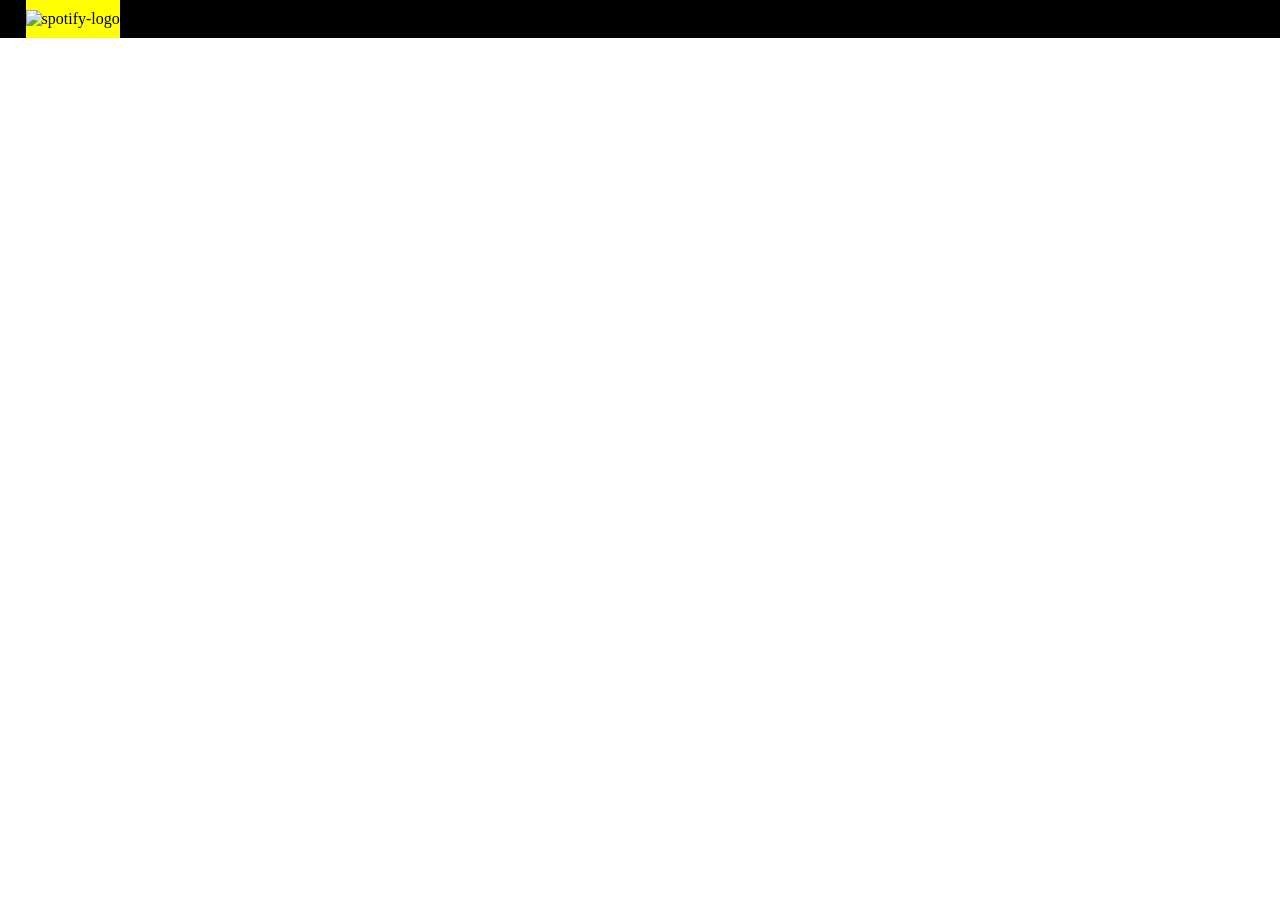
==== index.html @ 7e6e201c "initial commit" ====
<!doctype html>
<html>
	<head>
		<title>		
			Spotify
		</title>		
		<style>
			body
			{
				margin:0;
				padding:0;
			}
			nav
			{
				width:100%;
				background-color:black;
				
				display:flex;
				align-items:center;
			}
			.n_logo
			{
				background-color:yellow;
				padding:10px 0;
				margin-left:2%;
			}
		
		</style>
	</head>
	
	<body>
		<header>			
			<nav>
				<div class="n_logo">
					<img alt="spotify-logo" height="33" width="33" src="https://storage.googleapis.com/pr-newsroom-wp/1/2023/05/Spotify_Primary_Logo_RGB_White.png">				
				</div>				
			</nav>
		</header>
	
	</body>
</html>
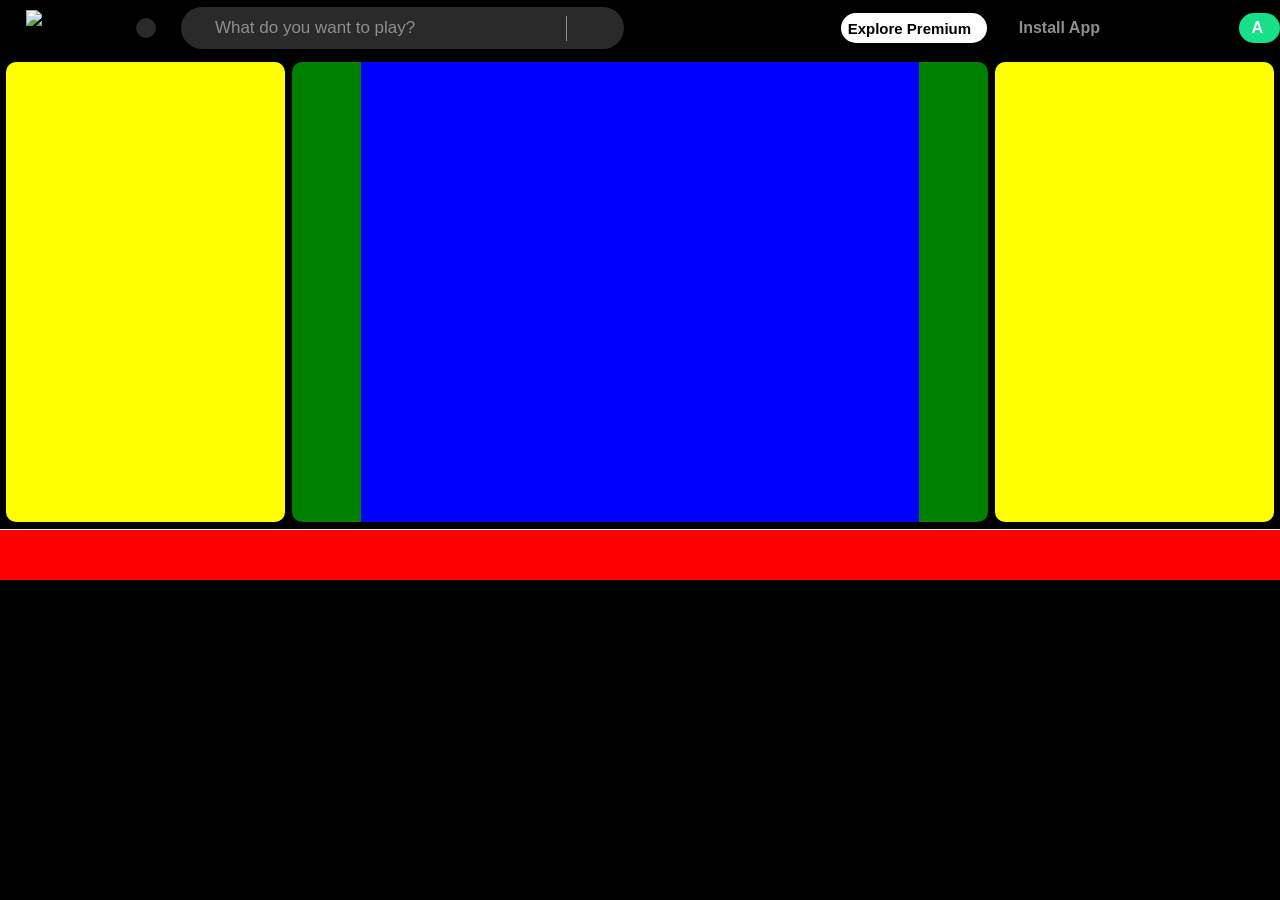
==== commit 45e20ef1: "nav bar added" ====
--- a/index.html
+++ b/index.html
@@ -3,12 +3,15 @@
 	<head>
 		<title>		
 			Spotify
-		</title>		
+		</title>
+		<link rel="stylesheet" href="https://cdnjs.cloudflare.com/ajax/libs/remixicon/4.6.0/remixicon.css" integrity="sha512-kJlvECunwXftkPwyvHbclArO8wszgBGisiLeuDFwNM8ws+wKIw0sv1os3ClWZOcrEB2eRXULYUsm8OVRGJKwGA==" crossorigin="anonymous" referrerpolicy="no-referrer" />		
 		<style>
 			body
 			{
 				margin:0;
 				padding:0;
+				font-family: Arial, sans-serif;
+				background-color:black;
 			}
 			nav
 			{
@@ -20,11 +23,187 @@
 			}
 			.n_logo
 			{
+
+				padding:10px 0;
+				margin-left:2%;
+			}
+			.home_logo
+			{
+				border-radius:100%;
+				background-color:#2A2A2A;
+				padding:10px;
+				margin-left:2%;
+				
+			}
+			.home_logo span
+			{
+				font-size:24px;
+				color:white;				
+			}
+			.input_box
+			{
+				width:40%;
+				background-color:#2A2A2A;
+				display:flex;
+				align-items:center;
+				border-radius:30px;
+				margin-left:2%;
+			}
+			.search
+			{
+				padding:10px;
+				font-size:24px;
+				color:#8e8e8e;
+				display:flex;
+				align-items:center;				
+			}
+			.input
+			{				
+				height:40px;
+				width:80%;
+				padding-left:2%;
+				background-color:#2A2A2A;
+				border:none;
+				font-size:17px;
+				color: #2ed573;				
+			}
+			
+			input::placeholder {
+			  color:#8e8e8e;
+			}
+			.divider
+			{
+				border-left:1px solid #8e8e8e;
+				height:25px;		
+			}
+			
+			.pre
+			{
+				background-color:white;
+				height:10%;
+				width:12%;
+				border-radius:30px;
+				padding-bottom:0.5%;
+				padding-top:0.5%;
+				padding-left:0.5%;
+				padding-right:0.5%;
+				font-size:15px;
+				margin-left:17%;
+				
+			}
+			
+			.pres
+			{
+				color:#8e8e8e;
+				height:10%;
+				width:7.5%;
+				border-radius:12px;
+				padding-bottom:0.5%;
+				padding-top:0.5%;
+				padding-left:0.5%;
+				padding-right:0.5%;
+				font-size:16px;
+				margin-left:2%;
+			}
+		
+			.press
+			{
+				color:#8e8e8e;
+				height:10%;
+				width:2%;
+				border-radius:12px;
+				padding-bottom:0.5%;
+				padding-top:0.5%;
+				padding-left:0.5%;
+				padding-right:0.5%;
+				font-size:16px;
+				margin-left:-4%;
+			}
+			
+			.presss
+			{
+				color:white;
+				height:10%;
+				width:2%;
+				border-radius:20px;
+				padding-bottom:0.5%;
+				padding-top:0.5%;
+				padding-left:1%;
+				padding-right:0.5%;
+				font-size:16px;
+				margin-left:2%;
+				background-color:#18E088;
+			}
+			main{								
+				padding:.5%;
+				display:flex;
+				justify-content:space-between;
+				align-items:center;				
+			}			
+			.left-aside
+			{
+				width:22%;
+				height:460px;
 				background-color:yellow;
-				padding:10px 0;
-				margin-left:2%;
+				border-radius:10px;
+
+				
+			}			
+			.main_section {
+				width: 55%;
+				background-color: green;
+				border-radius: 10px;
+				height: 460px;
+				overflow-x: hidden;
+				overflow-y: scroll;
+
+				display: flex;
+				justify-content: center;
+			}
+
+			.main_section::-webkit-scrollbar {
+				width: 7px;
+			}
+
+			.main_section::-webkit-scrollbar-track {
+				background: transparent;
+				margin-top:5px;
+				margin-bottom:5px;
+			}
+				
+			.main_section::-webkit-scrollbar-thumb {
+				background: #5a5a5a;
+				border-radius: 30px;
+			}
+
+			.main_section::-webkit-scrollbar-thumb:hover {
+				background: #777;
+			}
+			.main_section::-webkit-scrollbar-button{
+				display: none;
 			}
 		
+			.overflow_box
+			{
+				height:1500px;
+				width:80%;
+				background-color:blue;
+			}
+			.right_aside
+			{
+				width:22%;
+				height:460px;
+				background-color:yellow;
+				border-radius:10px;
+
+			}
+			.footer
+			{
+				background-color:red;
+				border-top:1px solid white;
+				width:100%;
+				height:50px;
+			}
 		</style>
 	</head>
 	
@@ -33,9 +212,71 @@
 			<nav>
 				<div class="n_logo">
 					<img alt="spotify-logo" height="33" width="33" src="https://storage.googleapis.com/pr-newsroom-wp/1/2023/05/Spotify_Primary_Logo_RGB_White.png">				
-				</div>				
+				</div>
+				<div class="home_logo">
+					<span>
+						<i class="ri-home-5-fill"></i>
+					</span>
+				</div>
+				<div class="input_box">
+					<div class="search">
+						<i class="ri-search-line"></i>
+					</div>
+					<input  class="input" type="text" placeholder=" What do you want to play? " >
+					<div class="divider">
+					</div>
+					<div class="search">
+						<i class="ri-folder-open-line"></i>
+					</div>
+				</div>
+				<div class ="pre">
+					<b>
+						Explore Premium
+					</b>
+				</div>
+				
+				<div class ="pres">
+					<b>
+						Install App
+					</b>
+				</div>
+				
+				<div class ="pres">
+					<b>
+						<i class="ri-notification-4-line"></i>
+					</b>
+				</div>
+				
+				<div class ="press">
+					<b>
+						<i class="ri-team-fill"></i>
+					</b>
+				</div>
+				
+				<div class ="presss">
+					<b>
+						A
+					</b>
+				</div>
 			</nav>
 		</header>
-	
+		<main>
+			<aside class="left-aside">
+					
+			</aside>			
+			<section class="main_section">
+				<div class="overflow_box">
+				
+				</div>
+			
+			</section>
+			<aside class="right_aside">
+			
+			
+			</aside>
+		</main>	
+		<footer class="footer">
+		
+		</footer>
 	</body>
 </html>
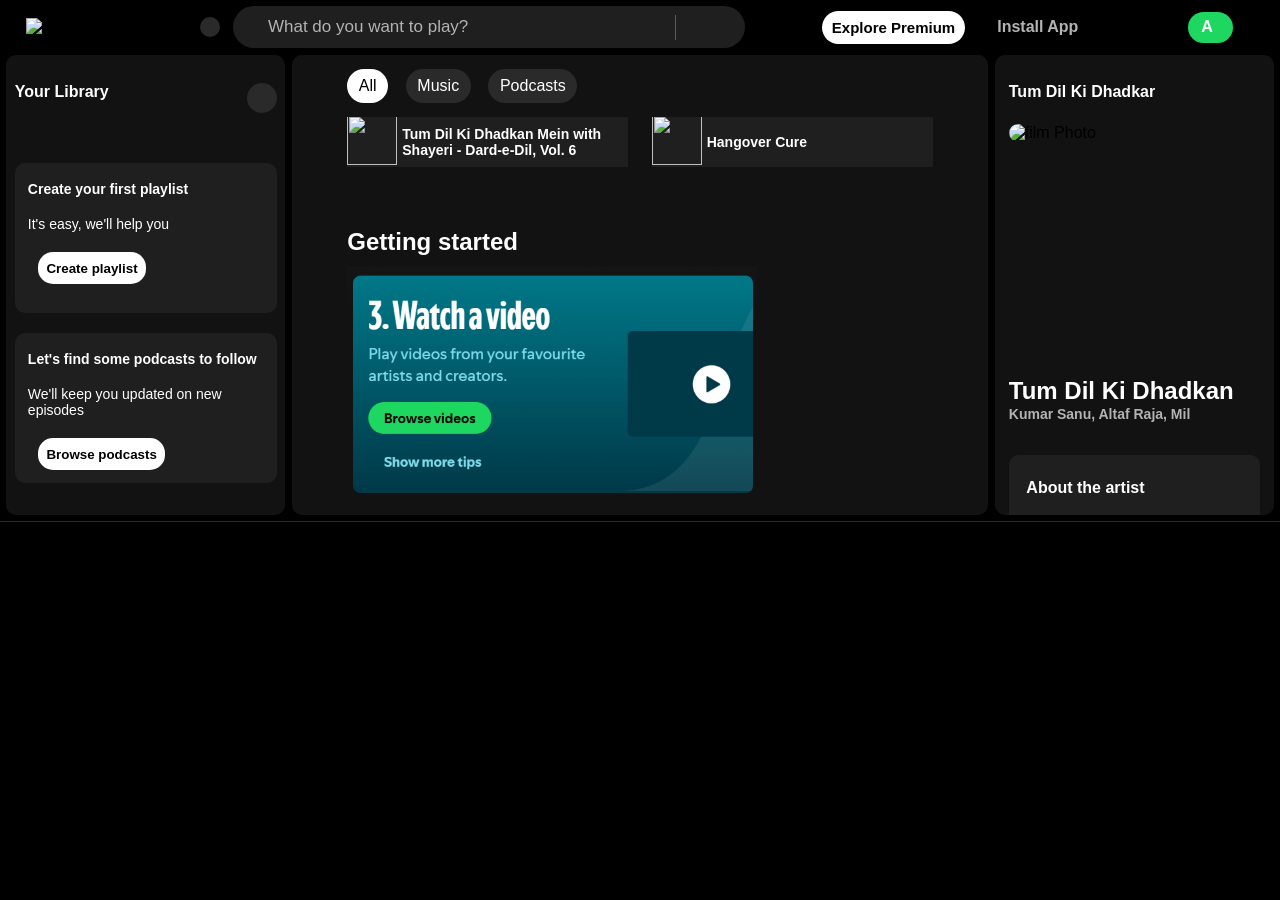
==== commit c5cc1c3a: "Project Completed" ====
--- a/index.html
+++ b/index.html
@@ -1,29 +1,34 @@
-<!doctype html>
+<!DOCTYPE HTML>
 <html>
 	<head>
-		<title>		
-			Spotify
+		<title>
+			Spotify Clone
 		</title>
-		<link rel="stylesheet" href="https://cdnjs.cloudflare.com/ajax/libs/remixicon/4.6.0/remixicon.css" integrity="sha512-kJlvECunwXftkPwyvHbclArO8wszgBGisiLeuDFwNM8ws+wKIw0sv1os3ClWZOcrEB2eRXULYUsm8OVRGJKwGA==" crossorigin="anonymous" referrerpolicy="no-referrer" />		
+
+			<link rel="stylesheet" href="https://cdnjs.cloudflare.com/ajax/libs/remixicon/4.6.0/remixicon.css" integrity="sha512-kJlvECunwXftkPwyvHbclArO8wszgBGisiLeuDFwNM8ws+wKIw0sv1os3ClWZOcrEB2eRXULYUsm8OVRGJKwGA==" crossorigin="anonymous" referrerpolicy="no-referrer" />
+			<link href="https://cdn.jsdelivr.net/npm/remixicon@4.6.0/fonts/remixicon.css" rel="stylesheet">
+			<link href="https://fonts.googleapis.com/css2?family=Playfair+Display:wght@600;700&display=swap" rel="stylesheet">
+			<link rel="stylesheet" href="https://cdnjs.cloudflare.com/ajax/libs/font-awesome/6.4.0/css/all.min.css">
+			<link rel = "icon" href = "https://static.vecteezy.com/system/resources/previews/023/986/728/non_2x/spotify-logo-spotify-logo-transparent-spotify-icon-transparent-free-free-png.png"> 
+			
 		<style>
 			body
 			{
 				margin:0;
 				padding:0;
 				font-family: Arial, sans-serif;
-				background-color:black;
+				background-color:#000000;
 			}
 			nav
 			{
 				width:100%;
-				background-color:black;
-				
+				background-color:#000000;
 				display:flex;
 				align-items:center;
+				padding-top:.5%;
 			}
 			.n_logo
 			{
-
 				padding:10px 0;
 				margin-left:2%;
 			}
@@ -32,8 +37,7 @@
 				border-radius:100%;
 				background-color:#2A2A2A;
 				padding:10px;
-				margin-left:2%;
-				
+				margin-left:6%;
 			}
 			.home_logo span
 			{
@@ -43,61 +47,88 @@
 			.input_box
 			{
 				width:40%;
-				background-color:#2A2A2A;
+				background-color:#1F1F1F;
 				display:flex;
 				align-items:center;
 				border-radius:30px;
-				margin-left:2%;
+				margin-left:1%;
+			}
+			.input_box:hover
+			{
+				background-color:#2A2A2A;
 			}
 			.search
 			{
 				padding:10px;
 				font-size:24px;
-				color:#8e8e8e;
-				display:flex;
-				align-items:center;				
+				color:#B3B3B3;
+				display:flex;
+				align-items:center;
+			}
+			.folder_hover:hover
+			{
+				font-weight:bold;
+				color:white;
+				courser:pointer;
+				text-decoration: none;
 			}
 			.input
-			{				
+			{
 				height:40px;
 				width:80%;
 				padding-left:2%;
-				background-color:#2A2A2A;
+				background-color:#1F1F1F;
 				border:none;
 				font-size:17px;
-				color: #2ed573;				
-			}
-			
-			input::placeholder {
-			  color:#8e8e8e;
-			}
+				color:#1ED760;
+			}
+			input::placeholder
+			{
+				color:#B3B3B3;
+			}
+			.all-hover:hover
+			{
+				background-color:#2A2A2A;
+			}			
 			.divider
 			{
-				border-left:1px solid #8e8e8e;
-				height:25px;		
-			}
-			
+				border-left:1px solid #5A5A5A;
+				height:25px;
+			}
+			.legal_area ul li a,.folder_hover a,.hover_white a
+			{
+				text-decoration:none;
+				color:#B3B3B3;
+			}
+			.folder_hover a:hover,.hover_white a:hover
+			{
+				color:white;
+			}			
 			.pre
 			{
-				background-color:white;
-				height:10%;
-				width:12%;
+				padding:8px 10px;
+				background-color:white;				
 				border-radius:30px;
-				padding-bottom:0.5%;
-				padding-top:0.5%;
-				padding-left:0.5%;
-				padding-right:0.5%;
 				font-size:15px;
-				margin-left:17%;
-				
-			}
-			
+				margin-left:6%;
+				color:black;
+			}
+			.pre a
+			{
+				text-decoration:none;
+				color:black;				
+			}
+			.pre a :hover,.pre:hover
+			{
+				color:#1F1F1F;
+				font-size:15px;
+				background-color:gray;
+			}
 			.pres
 			{
-				color:#8e8e8e;
+				color:#B3B3B3;
 				height:10%;
 				width:7.5%;
-				border-radius:12px;
 				padding-bottom:0.5%;
 				padding-top:0.5%;
 				padding-left:0.5%;
@@ -105,21 +136,14 @@
 				font-size:16px;
 				margin-left:2%;
 			}
-		
 			.press
 			{
-				color:#8e8e8e;
-				height:10%;
-				width:2%;
-				border-radius:12px;
-				padding-bottom:0.5%;
-				padding-top:0.5%;
-				padding-left:0.5%;
-				padding-right:0.5%;
-				font-size:16px;
+				color:#B3B3B3;				
+				padding:3px;
+				font-size:20px;
 				margin-left:-4%;
-			}
-			
+				margin-left:2%;
+			}
 			.presss
 			{
 				color:white;
@@ -132,86 +156,482 @@
 				padding-right:0.5%;
 				font-size:16px;
 				margin-left:2%;
-				background-color:#18E088;
-			}
-			main{								
+				background-color:#1ED760;
+			}
+			main
+			{
 				padding:.5%;
 				display:flex;
 				justify-content:space-between;
-				align-items:center;				
-			}			
+				align-items:center;
+			}
 			.left-aside
 			{
 				width:22%;
 				height:460px;
-				background-color:yellow;
+				background-color:#121212;
 				border-radius:10px;
-
-				
-			}			
-			.main_section {
-				width: 55%;
-				background-color: green;
-				border-radius: 10px;
-				height: 460px;
-				overflow-x: hidden;
-				overflow-y: scroll;
-
-				display: flex;
-				justify-content: center;
-			}
-
-			.main_section::-webkit-scrollbar {
-				width: 7px;
-			}
-
-			.main_section::-webkit-scrollbar-track {
-				background: transparent;
-				margin-top:5px;
-				margin-bottom:5px;
-			}
-				
-			.main_section::-webkit-scrollbar-thumb {
-				background: #5a5a5a;
-				border-radius: 30px;
-			}
-
-			.main_section::-webkit-scrollbar-thumb:hover {
-				background: #777;
-			}
-			.main_section::-webkit-scrollbar-button{
-				display: none;
-			}
-		
+				color:white;
+			}
+			.left-aside-grid
+			{
+				display:grid;
+				padding:8% 3%;
+				grid-template-columns:auto;
+				gap:20px;
+			}
+			.left_grid1
+			{
+				background-color:#1F1F1F;
+				color:white;
+				border-radius:10px;
+				height:150px;
+				padding:0 5%;
+				font-size:14px;
+			}
+			.left_heading
+			{
+				display:flex;
+				justify-content:space-between;
+				padding:10% 3%;
+				font-weight:550;
+			}
+			.plus_icon
+			{
+				height:30px;
+				width:30px;
+				border-radius:100%;
+				font-size:25px;
+				display:flex;
+				align-items:center;
+				justify-content:center;
+				color:#B3B3B3;
+				background-color:#2A2A2A;
+			}
+			.butn_area
+			{
+				padding:10px;
+				margin-top:10px;
+			}
+			.creat_play_list_btn
+			{
+				padding:4%;
+				background-color:white;
+				border:none;
+				border-radius:15px;
+				font-weight:550;
+			}
+			.main_section
+			{
+				width:55%;
+				background-color:#121212;
+				border-radius:10px;
+				height:460px;
+				overflow-x:hidden;
+				overflow-y:scroll;
+				display:flex;
+				justify-content:center;			
+			}
+			.main_section::-webkit-scrollbar
+			{
+				width:8px;
+			}
+			.main_section::-webkit-scrollbar-track 
+			{
+				border-radius:10px;
+			}
+			.main_section::-webkit-scrollbar-thumb 
+			{
+				background-color:#898989;
+				border-radius:10px;
+				height:5px;
+				width:20px;
+			}
 			.overflow_box
 			{
-				height:1500px;
-				width:80%;
-				background-color:blue;
+				width:100%;
+				position:relative;
+				background-color:#121212;
+			}
+			.main_containt_box
+			{
+				width:100%;
+				position:relative;
+				background-color:#121212;
+			}
+			.all_area
+			{
+				width:100%;
+				display:flex;
+				background-color:#121212;
+				position:sticky;
+				top:0;
+				padding:2% 8%;
+				z-index:1;
+			}
+			.music_area
+			{
+				display:flex;
+				align-items:center;
+				justify-content:space-between;
+				width:33%;
+			}
+			.all_box1
+			{
+				background-color:#2A2A2A;
+				padding:3.5% 5%;
+				border-radius:20px;
+				color:white;
+			}
+			.spec_all
+			{
+				background-color:white;
+				color:black;				
+			}
+			.main_box
+			{
+				padding:0% 8%;
+			}
+			.top_two
+			{
+				width:100%;
+				display:flex;
+				background-color:transparent;
+				gap:4%;
+			}
+			.box_one
+			{
+				width:48%;
+				background-color:#1F1F1F;
+				height:50px;
+				display:flex;
+				align-items:center;
+				font-weight:550;
+				font-size:14px;
+				color:white;
+			}
+			.main_img
+			{
+				width:50px;
+				height:50px;
+				margin-right:5px;
+			}
+			.Getting_started
+			{
+				width:70%;
+				margin-top:50px;
+				height:280px;
+			}
+			.getting_heading
+			{
+				width:100%;
+				height:50px;
+				display:flex;
+				align-items:center;
+				justify-content:space-between;
+			}
+			.font
+			{
+				font-size:24px;
+				font-weight:550;
+				color:white;
+			}
+			.font2
+			{
+				font-size:20px;
+				color:#B3B3B3;
+			}
+			.like
+			{
+				padding:10px;
+				margin-top:10px;
+				width:100%;
+				display:flex;
+				align-items:center;
+				justify-content:space-between;
+				color:white;
+			}
+			.showall a
+			{
+				text-decoration:none;
+				color:white;
+			}
+			.showall a:hover
+			{
+				color:white;
+				font-weight:bold;
+			}
+			.scroll_bar_area
+			{
+				width:100%;
+				display:flex;
+				align-items:center;
+				flex-direction:row;
+				overflow-y:hidden;
+				overflow-x:scroll;
+				scrollbar-width:none;
+				gap:20px;
+			}
+			.item_area
+			{
+				padding:10px;
+				border-radius:10px;
+				color:white;
+				position:relative;
+			}
+			.play_icon
+			{
+				position: absolute;
+				margin-top: 55%;
+				margin-left: 50%;
+				font-size :45px;
+				color :#3BE477;
+				display:none;
+			}
+			.item_area:hover
+			{
+				background-color:#727272;				
+			}
+			.item_area:hover .play_icon
+			{
+				display:block;
+			}
+			.item_img
+			{
+				width:154px;
+				height:154px;
+				border-radius:10px;
+			}
+			.item_date
+			{
+				font-size:13px;
+				color:#B3B3B3;
+			}
+			.bold
+			{
+				font-weight:550;
+				color:white;
+			}
+			.coloumns_area
+			{
+				display:flex;
+				justify-content:space-between;
+				background-color:#121212;
+				padding:20px;				
+			}
+			.column1
+			{
+				background-color:transparent;
+				display:flex;
+				flex-direction:column;
+				width:16%;
+			}
+			.column1 h5,.right_top_heading
+			{
+				font-size:16px;
+				font-weight:700;
+				margin-bottom:18px;
+				color:#FFFFFF;				
+			}
+			.column1 ul
+			{
+				list-style:none;
+				background-color:transparent;
+				padding:0;
+			}
+			.column1 ul li
+			{
+				margin-bottom:15px;
+			}
+			.column1 ul li a
+			{
+				text-decoration:none;
+				color:#B3B3B3;
+				font-weight:500;
+				font-size:15px;
+			}
+			.column1 ul li a:hover
+			{
+				color:#FFFFFF;
+			}
+			.footer
+			{
+				background-color:#000000;
+				border-top:1px solid #2A2A2A;
+				width:100%;
+				height:50px;
+			}
+			.social-links
+			{
+				display:flex;
+				justify-content:center;
+				align-items:center;
+				gap:12px;
+			}
+			.social-links a {
+				color: white;
+				font-size: 20px;
+				text-decoration: none;
+			}
+			.social-links div
+			{	
+				background-color:#2A2A2A;
+				width:35px;
+				height:35px;
+				border-radius:100%;
+				padding:2%;
+				display:flex;
+				justify-content:center;
+				align-items:center;
+				margin-top:25px;	
+			}
+			.social-links div:hover
+			{	
+				background-color:#727272;	
+			}
+			.hr-line
+			{
+				margin:0% 3%;
+				border:1px solid #292929;
+			}
+			.last_foo
+			{
+				display:flex;				
+			}
+			.legal_area
+			{				 				
+				width:75%;
+			}
+			.legal_area ul
+			{
+				list-style:none;				
+				display:flex;
+				align-items:center;
+				flex-wrap:wrap;
+				gap:10px;
+				padding:0% 3%;
+			}
+			.copy_right
+			{
+				width:30%;
+				display:flex;
+				align-items:start;
+				justify-content:right;
+				padding-right:2%;
 			}
 			.right_aside
 			{
 				width:22%;
 				height:460px;
-				background-color:yellow;
+				background-color:#121212;
 				border-radius:10px;
-
-			}
-			.footer
-			{
-				background-color:red;
-				border-top:1px solid white;
-				width:100%;
-				height:50px;
+				overflow-x:hidden;
+				overflow-y:scroll;				
+			}
+			.right_aside::-webkit-scrollbar
+			{
+				width:8px;
+			}
+			.right_aside::-webkit-scrollbar-track
+			{
+					border-radius:10px;
+			}
+			.right_aside::-webkit-scrollbar-thumb
+			{
+				background-color:#898989;
+				border-radius:10px;
+				height:5px;
+				width:20px;				
+			}		
+			.scrolling_area
+			{
+				background-color:#121212;
+				padding:10% 5%;
+			}
+			.right_top_heading
+			{
+				padding-bottom:2%;
+			}
+			.right_img1
+			{
+				height:245px;				
+				border-radius:10px;
+			}
+			._2ndheading
+			{
+				font-size:14px;
+				color:#B3B3B3;
+			}
+			.top1
+			{
+				font-size:24px;
+			}
+			.headind2
+			{
+				padding:5% 0;
+				line-height:20px;
+			}
+			.about_artist
+			{
+				background-color:#1F1F1F;
+				border-radius:10px;
+			}
+			.about_backg
+			{
+				background-image:url("https://i.scdn.co/image/ab6761670000de4af40deddcf203954086d4c8c3");
+				background-size:cover;
+				height:155px;
+				padding-top:1%;
+				padding-left:7%;
+				color:white;		
+			    border-top-left-radius: 10px;
+			    border-top-right-radius: 10px;				
+			}
+			.grid-items{
+				background-color:#1F1F1F;
+			}
+			.discp
+			{
+				padding:5% 5%;
+				color:white;
+				padding-top:0;
+			}
+			.disp_area1
+			{
+				display:flex;
+				align-items:Center;
+				justify-content:space-between;
+			}
+			.descprition
+			{
+				font-size:15px;
+				color:gray;
+			}
+			.follow_button button
+			{
+				padding:5px 10px;
+				color:white;
+				background-color:#121212;
+				border:1px solid white;	
+				border-radius:20px;
+				font-weight:bold;
+			}
+			.gap
+			{
+				margin-top:15px;
 			}
 		</style>
 	</head>
-	
+
 	<body>
-		<header>			
+		<header>
 			<nav>
 				<div class="n_logo">
-					<img alt="spotify-logo" height="33" width="33" src="https://storage.googleapis.com/pr-newsroom-wp/1/2023/05/Spotify_Primary_Logo_RGB_White.png">				
+					<img
+						alt="spotify-logo"
+						height="33"
+						width="33"
+						src="https://storage.googleapis.com/pr-newsroom-wp/1/2023/05/Spotify_Primary_Logo_RGB_White.png">
 				</div>
 				<div class="home_logo">
 					<span>
@@ -222,61 +642,1146 @@
 					<div class="search">
 						<i class="ri-search-line"></i>
 					</div>
-					<input  class="input" type="text" placeholder=" What do you want to play? " >
+					<input
+						class="input"
+						type="text"
+						placeholder=" What do you want to play? ">
 					<div class="divider">
 					</div>
-					<div class="search">
-						<i class="ri-folder-open-line"></i>
+					<div class="search folder_hover">
+						<a href="browser.html"><i class="ri-folder-open-line"></i></a>
 					</div>
 				</div>
-				<div class ="pre">
-					<b>
-						Explore Premium
-					</b>
+				<div class="pre">
+					<a href="explore_prem.html">
+						<b>Explore Premium</b>
+					</a>
 				</div>
-				
-				<div class ="pres">
-					<b>
-						Install App
-					</b>
+				<div class="hover_white pres">
+					<a href="explore_prem.html">						
+						<b>Install App</b>
+					</a>
 				</div>
-				
-				<div class ="pres">
-					<b>
+				<div class="press hover_white">
+					<a href="#">
 						<i class="ri-notification-4-line"></i>
-					</b>
+					</a>
 				</div>
-				
-				<div class ="press">
-					<b>
+				<div class="press hover_white">
+					<a href="#">
 						<i class="ri-team-fill"></i>
-					</b>
+					</a>
 				</div>
-				
-				<div class ="presss">
+				<div class="presss">
 					<b>
 						A
 					</b>
 				</div>
 			</nav>
 		</header>
+		
 		<main>
 			<aside class="left-aside">
-					
-			</aside>			
+				<div class="left_heading">
+					<span>
+						Your Library
+					</span>
+
+					<div class="plus_icon">
+						<i class="ri-add-large-line"></i>
+					</div>
+				</div>
+				<div class="left-aside-grid">
+					<div class="left_grid1">
+						<h4>
+							Create your first playlist
+						</h4>
+						<span>
+							It's easy, we'll help you
+						</span>
+						<div class="butn_area">
+							<button class="creat_play_list_btn">
+								Create playlist
+							</button>
+						</div>
+					</div>
+					<div class="left_grid1">
+						<h4>
+							Let's find some podcasts to follow
+						</h4>
+						<span>
+							We'll keep you updated on new episodes
+						</span>
+						<div class="butn_area">
+							<button class="creat_play_list_btn">
+								Browse podcasts
+							</button>
+						</div>
+					</div>
+				</div>
+			</aside>
+
 			<section class="main_section">
 				<div class="overflow_box">
-				
+					<div class="main_containt_box">
+						<div class="all_area">
+							<div class="music_area">
+								<div class="all_box1 spec_all">
+									<span>
+										All
+									</span>
+								</div>
+								<div class="all_box1">
+									<span>
+										Music
+									</span>
+								</div>
+								<div class="all_box1">
+									<span>
+										Podcasts
+									</span>
+								</div>
+							</div>
+						</div>
+						<div class="main_box">
+							<div class="top_two">
+								<div class="box_one">
+									<div>
+										<img
+											class="main_img"
+											src="https://i.scdn.co/image/ab67616d0000b273f20a8091d4cecdba6003d4ca">
+									</div>
+									<div>
+										<span>
+											Tum Dil Ki Dhadkan Mein with
+											Shayeri - Dard-e-Dil, Vol. 6
+										</span>
+									</div>
+								</div>
+								
+								<div class="box_one">
+									<div>
+										<img
+											class="main_img"
+											src="https://i.scdn.co/image/ab67706f00000002d45335386ade58d70a60093f">
+									</div>
+									<div>
+										<span>
+											Hangover Cure
+										</span>
+									</div>
+								</div>
+							</div>
+							
+							<div class="Getting_started">
+								<div class="getting_heading">
+									<div>
+										<span class="font">
+											Getting started
+										</span>
+									</div>
+									<div>
+										<span class="font2">
+											<i class="ri-arrow-left-s-line"></i>
+											<i class="ri-arrow-right-s-line"></i>
+										</span>
+									</div>
+								</div>
+								<img
+									width="410"
+									height="230"
+									src="spotifymain1.png">
+							</div>
+							
+							<div class="like">
+								<div>
+									<span class="font">
+										Episodes you might like
+									</span>
+								</div>
+								<div class="showall">
+									<a href="browser.html">Show all</a>
+								</div>
+							</div>
+							
+							<div class="scroll_bar_area">
+							
+								<div class="item_area">
+								
+									<i class="ri-play-circle-fill play_icon"></i>
+									
+									<img
+										class="item_img"
+										src="https://i.scdn.co/image/ab67706f00000002d45335386ade58d70a60093f">
+									
+									<div>
+										<span class="bold">
+											<span class="item_date">🔵</span>
+											#241 Social Media
+											Addiction, Traitors„.
+											<div class="item_date">
+												27 Aug • 81 min
+											</div>
+										</span>
+									</div>
+									
+								</div>
+
+								<div class="item_area">
+									<i class="ri-play-circle-fill play_icon"></i>
+									<img
+										class="item_img"
+										src="https://i.scdn.co/image/ab67616d0000aa540e08ee198133c29eefe7ab8c">
+									<div>
+										<span class="bold">
+											<span class="item_date">🔵</span>
+											#241 Social Media
+											Addiction, Traitors„.
+											<div class="item_date">
+												27 Aug • 81 min
+											</div>
+										</span>
+									</div>
+								</div>
+
+								<div class="item_area">
+									<i class="ri-play-circle-fill play_icon"></i>
+									<img
+										class="item_img"
+										src="https://i.scdn.co/image/ab67616d0000aa54fcc7545ad48e61651ae3c1f9">
+									<div>
+										<span class="bold">
+											<span class="item_date">🔵</span>
+											#241 Social Media
+											Addiction, Traitors„.
+											<div class="item_date">
+												27 Aug • 81 min
+											</div>
+										</span>
+									</div>
+								</div>
+
+								<div class="item_area">
+									<i class="ri-play-circle-fill play_icon"></i>
+									<img
+										class="item_img"
+										src="https://i.scdn.co/image/ab67706f00000002d45335386ade58d70a60093f">
+									<div>
+										<span class="bold">
+											<span class="item_date">🔵</span>
+											#241 Social Media
+											Addiction, Traitors„.
+											<div class="item_date">
+												27 Aug • 81 min
+											</div>
+										</span>
+									</div>
+								</div>
+
+								<div class="item_area">
+									<i class="ri-play-circle-fill play_icon"></i>
+									<img
+										class="item_img"
+										src="https://i.scdn.co/image/ab67706f00000002d45335386ade58d70a60093f">
+									<div>
+										<span class="bold">
+											<span class="item_date">🔵</span>
+											#241 Social Media
+											Addiction, Traitors„.
+											<div class="item_date">
+												27 Aug • 81 min
+											</div>
+										</span>
+									</div>
+								</div>
+
+
+								<div class="item_area">
+									<i class="ri-play-circle-fill play_icon"></i>
+									<img
+										class="item_img"
+										src="https://i.scdn.co/image/ab67706f00000002d45335386ade58d70a60093f">
+									<div>
+										<span class="bold">
+											<span class="item_date">🔵</span>
+											#241 Social Media
+											Addiction, Traitors„.
+											<div class="item_date">
+												27 Aug • 81 min
+											</div>
+										</span>
+									</div>
+								</div>
+
+
+								<div class="item_area">
+									<i class="ri-play-circle-fill play_icon"></i>
+									<img
+										class="item_img"
+										src="https://i.scdn.co/image/ab67706f00000002d45335386ade58d70a60093f">
+									<div>
+										<span class="bold">
+											<span class="item_date">🔵</span>
+											#241 Social Media
+											Addiction, Traitors„.
+											<div class="item_date">
+												27 Aug • 81 min
+											</div>
+										</span>
+									</div>
+								</div>
+
+								<div class="item_area">
+									<img
+										class="item_img"
+										src="https://i.scdn.co/image/ab67706f00000002d45335386ade58d70a60093f">
+									<div>
+										<span class="bold">
+											<span class="item_date">🔵</span>
+											#241 Social Media
+											Addiction, Traitors„.
+											<div class="item_date">
+												27 Aug • 81 min
+											</div>
+										</span>
+									</div>
+								</div>
+
+								<div class="item_area">
+									<img
+										class="item_img"
+										src="https://i.scdn.co/image/ab67706f00000002d45335386ade58d70a60093f">
+									<div>
+										<span class="bold">
+											<span class="item_date">🔵</span>
+											#241 Social Media
+											Addiction, Traitors„.
+											<div class="item_date">
+												27 Aug • 81 min
+											</div>
+										</span>
+									</div>
+								</div>
+							</div>
+							
+							<div class="like">
+								<div>
+									<span class="font">
+										Episodes you might like
+									</span>
+								</div>
+								<div>
+									<span>
+										Show all
+									</span>
+								</div>
+							</div>
+							
+							<div class="scroll_bar_area">
+								<div class="item_area">
+									<i class="ri-play-circle-fill play_icon"></i>
+									<img
+										class="item_img"
+										src="https://i.scdn.co/image/ab67616d0000aa542f047c3f92ed7759f7b73bfa">
+									<div>
+										<span class="bold">
+											<span class="item_date">🔵</span>
+											#241 Social Media
+											Addiction, Traitors„.
+											<div class="item_date">
+												27 Aug • 81 min
+											</div>
+										</span>
+									</div>
+								</div>
+
+								<div class="item_area">
+									<i class="ri-play-circle-fill play_icon"></i>
+									<img
+										class="item_img"
+										src="https://i.scdn.co/image/ab67616d00001e02c33c23574fba0d4f630ca8c5">
+									<div>
+										<span class="bold">
+											<span class="item_date">🔵</span>
+											#241 Social Media
+											Addiction, Traitors„.
+											<div class="item_date">
+												27 Aug • 81 min
+											</div>
+										</span>
+									</div>
+								</div>
+
+								<div class="item_area">
+									<i class="ri-play-circle-fill play_icon"></i>
+									<img
+										class="item_img"
+										src="https://i.scdn.co/image/ab67616d0000e1a36341242d7117d48696c8b81b">
+									<div>
+										<span class="bold">
+											<span class="item_date">🔵</span>
+											#241 Social Media
+											Addiction, Traitors„.
+											<div class="item_date">
+												27 Aug • 81 min
+											</div>
+										</span>
+									</div>
+								</div>
+
+								<div class="item_area">
+									<img
+										class="item_img"
+										src="https://i.scdn.co/image/ab67706f00000002d45335386ade58d70a60093f">
+									<div>
+										<span class="bold">
+											<span class="item_date">🔵</span>
+											#241 Social Media
+											Addiction, Traitors„.
+											<div class="item_date">
+												27 Aug • 81 min
+											</div>
+										</span>
+									</div>
+								</div>
+
+								<div class="item_area">
+									<img
+										class="item_img"
+										src="https://i.scdn.co/image/ab67706f00000002d45335386ade58d70a60093f">
+									<div>
+										<span class="bold">
+											<span class="item_date">🔵</span>
+											#241 Social Media
+											Addiction, Traitors„.
+											<div class="item_date">
+												27 Aug • 81 min
+											</div>
+										</span>
+									</div>
+								</div>
+
+								<div class="item_area">
+									<img
+										class="item_img"
+										src="https://i.scdn.co/image/ab67706f00000002d45335386ade58d70a60093f">
+									<div>
+										<span class="bold">
+											<span class="item_date">🔵</span>
+											#241 Social Media
+											Addiction, Traitors„.
+											<div class="item_date">
+												27 Aug • 81 min
+											</div>
+										</span>
+									</div>
+								</div>
+
+								<div class="item_area">
+									<img
+										class="item_img"
+										src="https://i.scdn.co/image/ab67706f00000002d45335386ade58d70a60093f">
+									<div>
+										<span class="bold">
+											<span class="item_date">🔵</span>
+											#241 Social Media
+											Addiction, Traitors„.
+											<div class="item_date">
+												27 Aug • 81 min
+											</div>
+										</span>
+									</div>
+								</div>
+
+								<div class="item_area">
+									<img
+										class="item_img"
+										src="https://i.scdn.co/image/ab67706f00000002d45335386ade58d70a60093f">
+									<div>
+										<span class="bold">
+											<span class="item_date">🔵</span>
+											#241 Social Media
+											Addiction, Traitors„.
+											<div class="item_date">
+												27 Aug • 81 min
+											</div>
+										</span>
+									</div>
+								</div>
+
+								<div class="item_area">
+									<img
+										class="item_img"
+										src="https://i.scdn.co/image/ab67706f00000002d45335386ade58d70a60093f">
+									<div>
+										<span class="bold">
+											<span class="item_date">🔵</span>
+											#241 Social Media
+											Addiction, Traitors„.
+											<div class="item_date">
+												27 Aug • 81 min
+											</div>
+										</span>
+									</div>
+								</div>
+							</div>	
+							
+							<div class="like">
+								<div>
+									<span class="font">
+										Episodes you might like
+									</span>
+								</div>
+								<div>
+									<span>
+										Show all
+									</span>
+								</div>
+							</div>
+							
+							<div class="scroll_bar_area">
+								<div class="item_area">
+									<i class="ri-play-circle-fill play_icon"></i>
+									<img
+										class="item_img"
+										src="https://i.scdn.co/image/ab67616d0000aa54dd9e15d8bd7602d9f31408c4">
+									<div>
+										<span class="bold">
+											<span class="item_date">🔵</span>
+											#241 Social Media
+											Addiction, Traitors„.
+											<div class="item_date">
+												27 Aug • 81 min
+											</div>
+										</span>
+									</div>
+								</div>
+
+								<div class="item_area">
+									<i class="ri-play-circle-fill play_icon"></i>
+									<img
+										class="item_img"
+										src="	https://i.scdn.co/image/ab67616d0000aa54b276fbe721e640fe3dc58c8b">
+									<div>
+										<span class="bold">
+											<span class="item_date">🔵</span>
+											#241 Social Media
+											Addiction, Traitors„.
+											<div class="item_date">
+												27 Aug • 81 min
+											</div>
+										</span>
+									</div>
+								</div>
+
+								<div class="item_area">
+									<i class="ri-play-circle-fill play_icon"></i>
+									<img
+										class="item_img"
+										src="https://i.scdn.co/image/ab67616d0000e1a3257b460b492274203793660b">
+									<div>
+										<span class="bold">
+											<span class="item_date">🔵</span>
+											#241 Social Media
+											Addiction, Traitors„.
+											<div class="item_date">
+												27 Aug • 81 min
+											</div>
+										</span>
+									</div>
+								</div>
+
+								<div class="item_area">
+									<i class="ri-play-circle-fill play_icon"></i>
+									<img
+										class="item_img"
+										src="https://i.scdn.co/image/ab67706f00000002d45335386ade58d70a60093f">
+									<div>
+										<span class="bold">
+											<span class="item_date">🔵</span>
+											#241 Social Media
+											Addiction, Traitors„.
+											<div class="item_date">
+												27 Aug • 81 min
+											</div>
+										</span>
+									</div>
+								</div>
+
+								<div class="item_area">
+									<img
+										class="item_img"
+										src="https://i.scdn.co/image/ab67706f00000002d45335386ade58d70a60093f">
+									<div>
+										<span class="bold">
+											<span class="item_date">🔵</span>
+											#241 Social Media
+											Addiction, Traitors„.
+											<div class="item_date">
+												27 Aug • 81 min
+											</div>
+										</span>
+									</div>
+								</div>
+
+								<div class="item_area">
+									<img
+										class="item_img"
+										src="https://i.scdn.co/image/ab67706f00000002d45335386ade58d70a60093f">
+									<div>
+										<span class="bold">
+											<span class="item_date">🔵</span>
+											#241 Social Media
+											Addiction, Traitors„.
+											<div class="item_date">
+												27 Aug • 81 min
+											</div>
+										</span>
+									</div>
+								</div>
+
+								<div class="item_area">
+									<img
+										class="item_img"
+										src="https://i.scdn.co/image/ab67706f00000002d45335386ade58d70a60093f">
+									<div>
+										<span class="bold">
+											<span class="item_date">🔵</span>
+											#241 Social Media
+											Addiction, Traitors„.
+											<div class="item_date">
+												27 Aug • 81 min
+											</div>
+										</span>
+									</div>
+								</div>
+
+								<div class="item_area">
+									<img
+										class="item_img"
+										src="https://i.scdn.co/image/ab67706f00000002d45335386ade58d70a60093f">
+									<div>
+										<span class="bold">
+											<span class="item_date">🔵</span>
+											#241 Social Media
+											Addiction, Traitors„.
+											<div class="item_date">
+												27 Aug • 81 min
+											</div>
+										</span>
+									</div>
+								</div>
+
+								<div class="item_area">
+									<img
+										class="item_img"
+										src="https://i.scdn.co/image/ab67706f00000002d45335386ade58d70a60093f">
+									<div>
+										<span class="bold">
+											<span class="item_date">🔵</span>
+											#241 Social Media
+											Addiction, Traitors„.
+											<div class="item_date">
+												27 Aug • 81 min
+											</div>
+										</span>
+									</div>
+								</div>
+							</div>	
+							
+							<div class="like">
+								<div>
+									<span class="font">
+										Episodes you might like
+									</span>
+								</div>
+								<div>
+									<span>
+										Show all
+									</span>
+								</div>
+							</div>
+							<div class="scroll_bar_area">
+
+								<div class="item_area">
+									<i class="ri-play-circle-fill play_icon"></i>
+									<img
+										class="item_img"
+										src="https://i.scdn.co/image/ab67616d0000e1a3f5911c9cc5df3f55121d1fc5">
+									<div>
+										<span class="bold">
+											<span class="item_date">🔵</span>
+											#241 Social Media
+											Addiction, Traitors„.
+											<div class="item_date">
+												27 Aug • 81 min
+											</div>
+										</span>
+									</div>
+								</div>
+
+								<div class="item_area">
+									<i class="ri-play-circle-fill play_icon"></i>
+									<img
+										class="item_img"
+										src="https://i.scdn.co/image/ab67616d0000e1a3b7cf81b499f90da4a7fc9db9">
+									<div>
+										<span class="bold">
+											<span class="item_date">🔵</span>
+											#241 Social Media
+											Addiction, Traitors„.
+											<div class="item_date">
+												27 Aug • 81 min
+											</div>
+										</span>
+									</div>
+								</div>
+
+								<div class="item_area">
+									<i class="ri-play-circle-fill play_icon"></i>
+									<img
+										class="item_img"
+										src="https://i.scdn.co/image/ab67616d0000e1a331f120ae0a96c600ddafeb9e">
+									<div>
+										<span class="bold">
+											<span class="item_date">🔵</span>
+											#241 Social Media
+											Addiction, Traitors„.
+											<div class="item_date">
+												27 Aug • 81 min
+											</div>
+										</span>
+									</div>
+								</div>
+
+								<div class="item_area">
+									<img
+										class="item_img"
+										src="https://i.scdn.co/image/ab67706f00000002d45335386ade58d70a60093f">
+									<div>
+										<span class="bold">
+											<span class="item_date">🔵</span>
+											#241 Social Media
+											Addiction, Traitors„.
+											<div class="item_date">
+												27 Aug • 81 min
+											</div>
+										</span>
+									</div>
+								</div>
+
+								<div class="item_area">
+									<img
+										class="item_img"
+										src="https://i.scdn.co/image/ab67706f00000002d45335386ade58d70a60093f">
+									<div>
+										<span class="bold">
+											<span class="item_date">🔵</span>
+											#241 Social Media
+											Addiction, Traitors„.
+											<div class="item_date">
+												27 Aug • 81 min
+											</div>
+										</span>
+									</div>
+								</div>
+
+								<div class="item_area">
+									<img
+										class="item_img"
+										src="https://i.scdn.co/image/ab67706f00000002d45335386ade58d70a60093f">
+									<div>
+										<span class="bold">
+											<span class="item_date">🔵</span>
+											#241 Social Media
+											Addiction, Traitors„.
+											<div class="item_date">
+												27 Aug • 81 min
+											</div>
+										</span>
+									</div>
+								</div>
+
+								<div class="item_area">
+									<img
+										class="item_img"
+										src="https://i.scdn.co/image/ab67706f00000002d45335386ade58d70a60093f">
+									<div>
+										<span class="bold">
+											<span class="item_date">🔵</span>
+											#241 Social Media
+											Addiction, Traitors„.
+											<div class="item_date">
+												27 Aug • 81 min
+											</div>
+										</span>
+									</div>
+								</div>
+
+								<div class="item_area">
+									<img
+										class="item_img"
+										src="https://i.scdn.co/image/ab67706f00000002d45335386ade58d70a60093f">
+									<div>
+										<span class="bold">
+											<span class="item_date">🔵</span>
+											#241 Social Media
+											Addiction, Traitors„.
+											<div class="item_date">
+												27 Aug • 81 min
+											</div>
+										</span>
+									</div>
+								</div>
+
+								<div class="item_area">
+									<img
+										class="item_img"
+										src="https://i.scdn.co/image/ab67706f00000002d45335386ade58d70a60093f">
+									<div>
+										<span class="bold">
+											<span class="item_date">🔵</span>
+											#241 Social Media
+											Addiction, Traitors„.
+											<div class="item_date">
+												27 Aug • 81 min
+											</div>
+										</span>
+									</div>
+								</div>
+							</div>							
+							<div class="like">
+								<div>
+									<span class="font">
+										Episodes you might like
+									</span>
+								</div>
+								<div>
+									<span>
+										Show all
+									</span>
+								</div>
+							</div>
+							
+							<div class="scroll_bar_area">
+								<div class="item_area">
+									<i class="ri-play-circle-fill play_icon"></i>
+									<img
+										class="item_img"
+										src="https://i.scdn.co/image/ab67616d0000e1a3317148961fd1c208ae766eaf">
+									<div>
+										<span class="bold">
+											<span class="item_date">🔵</span>
+											#241 Social Media
+											Addiction, Traitors„.
+											<div class="item_date">
+												27 Aug • 81 min
+											</div>
+										</span>
+									</div>
+								</div>
+
+								<div class="item_area">
+									<i class="ri-play-circle-fill play_icon"></i>
+									<img
+										class="item_img"
+										src="https://i.scdn.co/image/ab67616d0000e1a3b55f7ba68b3d2de236942150">
+									<div>
+										<span class="bold">
+											<span class="item_date">🔵</span>
+											#241 Social Media
+											Addiction, Traitors„.
+											<div class="item_date">
+												27 Aug • 81 min
+											</div>
+										</span>
+									</div>
+								</div>
+								<div class="item_area">
+									<i class="ri-play-circle-fill play_icon"></i>
+									<img
+										class="item_img"
+										src="https://i.scdn.co/image/ab67616d0000e1a3f908c7c281ccc2ad99287bf2">
+									<div>
+										<span class="bold">
+											<span class="item_date">🔵</span>
+											#241 Social Media
+											Addiction, Traitors„.
+											<div class="item_date">
+												27 Aug • 81 min
+											</div>
+										</span>
+									</div>
+								</div>
+
+								<div class="item_area">
+									<img
+										class="item_img"
+										src="https://i.scdn.co/image/ab67706f00000002d45335386ade58d70a60093f">
+									<div>
+										<span class="bold">
+											<span class="item_date">🔵</span>
+											#241 Social Media
+											Addiction, Traitors„.
+											<div class="item_date">
+												27 Aug • 81 min
+											</div>
+										</span>
+									</div>
+								</div>
+
+								<div class="item_area">
+									<img
+										class="item_img"
+										src="https://i.scdn.co/image/ab67706f00000002d45335386ade58d70a60093f">
+									<div>
+										<span class="bold">
+											<span class="item_date">🔵</span>
+											#241 Social Media
+											Addiction, Traitors„.
+											<div class="item_date">
+												27 Aug • 81 min
+											</div>
+										</span>
+									</div>
+								</div>
+
+								<div class="item_area">
+									<img
+										class="item_img"
+										src="https://i.scdn.co/image/ab67706f00000002d45335386ade58d70a60093f">
+									<div>
+										<span class="bold">
+											<span class="item_date">🔵</span>
+											#241 Social Media
+											Addiction, Traitors„.
+											<div class="item_date">
+												27 Aug • 81 min
+											</div>
+										</span>
+									</div>
+								</div>
+
+								<div class="item_area">
+									<img
+										class="item_img"
+										src="https://i.scdn.co/image/ab67706f00000002d45335386ade58d70a60093f">
+									<div>
+										<span class="bold">
+											<span class="item_date">🔵</span>
+											#241 Social Media
+											Addiction, Traitors„.
+											<div class="item_date">
+												27 Aug • 81 min
+											</div>
+										</span>
+									</div>
+								</div>
+								<div class="item_area">
+									<img
+										class="item_img"
+										src="https://i.scdn.co/image/ab67706f00000002d45335386ade58d70a60093f">
+									<div>
+										<span class="bold">
+											<span class="item_date">🔵</span>
+											#241 Social Media
+											Addiction, Traitors„.
+											<div class="item_date">
+												27 Aug • 81 min
+											</div>
+										</span>
+									</div>
+								</div>
+								
+								<div class="item_area">
+									<img
+										class="item_img"
+										src="https://i.scdn.co/image/ab67706f00000002d45335386ade58d70a60093f">
+									<div>
+										<span class="bold">
+											<span class="item_date">🔵</span>
+											#241 Social Media
+											Addiction, Traitors„.
+											<div class="item_date">
+												27 Aug • 81 min
+											</div>
+										</span>
+									</div>
+								</div>
+							</div>
+						</div>
+					</div>
+					
+					<footer class="footer2">
+						<div class="coloumns_area">
+							<!-- Column 1 -->
+							<div class="column1">
+								<h5>Company</h5>
+								<ul>
+									<li>
+										<a href="#">About</a>
+									</li>
+									<li>
+										<a href="#">Jobs</a>
+									</li>
+									<li>
+										<a href="#">For the Record</a>
+									</li>
+								</ul>
+							</div>
+							<!-- Column 2 -->
+							<div class="column1">
+								<h5>Communities</h5>
+								<ul>
+									<li>
+										<a href="#">For Artists</a>
+									</li>
+									<li>
+										<a href="#">Developers</a>
+									</li>
+									<li>
+										<a href="#">Advertising</a>
+									</li>
+									<li>
+										<a href="#">Investors</a>
+									</li>
+									<li>
+										<a href="#">Vendors</a>
+									</li>
+								</ul>
+							</div>
+							<!-- Column 3 -->
+							<div class="column1">
+								<h5>Useful links</h5>
+								<ul>
+									<li>
+										<a href="#">Support</a>
+									</li>
+									<li>
+										<a href="#">Free Mobile App</a>
+									</li>
+									<li>
+										<a href="#">Popular by Country</a>
+									</li>
+									<li>
+										<a href="#">Import your music</a>
+									</li>
+								</ul>
+							</div>
+							<!-- Column 4 -->
+							<div class="column1">
+								<h5>Spotify Plans</h5>
+								<ul>
+									<li>
+										<a href="#">Premium Individual</a>
+									</li>
+									<li>
+										<a href="#">Premium Duo</a>
+									</li>
+									<li>
+										<a href="#">Premium Family</a>
+									</li>
+									<li>
+										<a href="#">Premium Student</a>
+									</li>
+									<li>
+										<a href="#">Spotify Free</a>
+									</li>
+								</ul>
+							</div>
+							<!-- Column 5 -->
+							<div class="column1">						
+								<div class="social-links">
+									<a href="#"><div><i class="fa-brands fa-linkedin"></i></div></a>
+									<a href="#"><div><i class="fa-brands fa-instagram"></i></div></a>
+									<a href="#"><div><i class="fa-brands fa-facebook-f"></i></div></a>
+								</div>								
+							</div>
+						</div>
+						<hr class="hr-line">
+						<div class="last_foo">
+							<div class="legal_area">
+								<ul>
+									<li>								
+										<a href="#Legal">Legal</a>
+									</li>	
+									<li>								
+										<a href="#Safety">Safety & Privacy Center</a>
+									</li>	
+									<li>								
+										<a href="#Privacy">Privacy Policy</a>
+									</li>	
+									<li>								
+										<a href="#Cookies">Cookies</a>
+									</li>	
+									<li>								
+										<a href="#About">About Ads</a>
+									</li>	
+									<li>								
+										<a href="#Accessibility">Accessibility</a>
+									</li>								
+								</ul>
+							</div>
+							<div class="copy_right legal_area">
+								<ul>
+									<li>
+										<a href="#copy-right">&copy; 2026 Spotify AB</a>
+									</li>
+								</ul>
+							</div>
+						</div>
+					</footer>
 				</div>
-			
 			</section>
 			<aside class="right_aside">
-			
-			
+				<div class="scrolling_area">
+					<div class="right_top_heading">
+						<span>Tum Dil Ki Dhadkar</span>
+					</div>
+					<div class="right_img1">
+						<img class="right_img1" alt="film Photo" width="100%" height="100%" src="https://i.scdn.co/image/ab67616d0000b273f20a8091d4cecdba6003d4ca">
+					</div>
+					<div class="right_top_heading top1 headind2">
+						<span>Tum Dil Ki Dhadkan</span>
+						<span class="_2ndheading">Kumar Sanu, Altaf Raja, Mil</span>
+					</div>
+					<div class="about_artist">
+						<div class="about_backg grid-items">
+							<div>
+								<h4>About the artist</h4>
+							</div>
+						</div>
+						<div class="discp">
+							<h4>Kumar Sanu</h4>
+							<div class="disp_area1">
+								<div class="descprition">
+									<div>
+										16,862,259
+									</div>
+									<div>
+										monthly listeners
+									</div>
+								</div>
+								<div class="follow_button">
+									<button>
+										Follow
+									</button>
+								</div>
+							</div>
+							<div class="descprition gap">
+								<span>
+									Kumar Sanu (b. October 20th
+									1957) is one of the most popular
+									and prolific singers in Bollywood...
+								</span>
+							</div>
+						</div>
+					</div>
+				</div>
 			</aside>
-		</main>	
+		</main>
 		<footer class="footer">
-		
+
 		</footer>
 	</body>
 </html>
